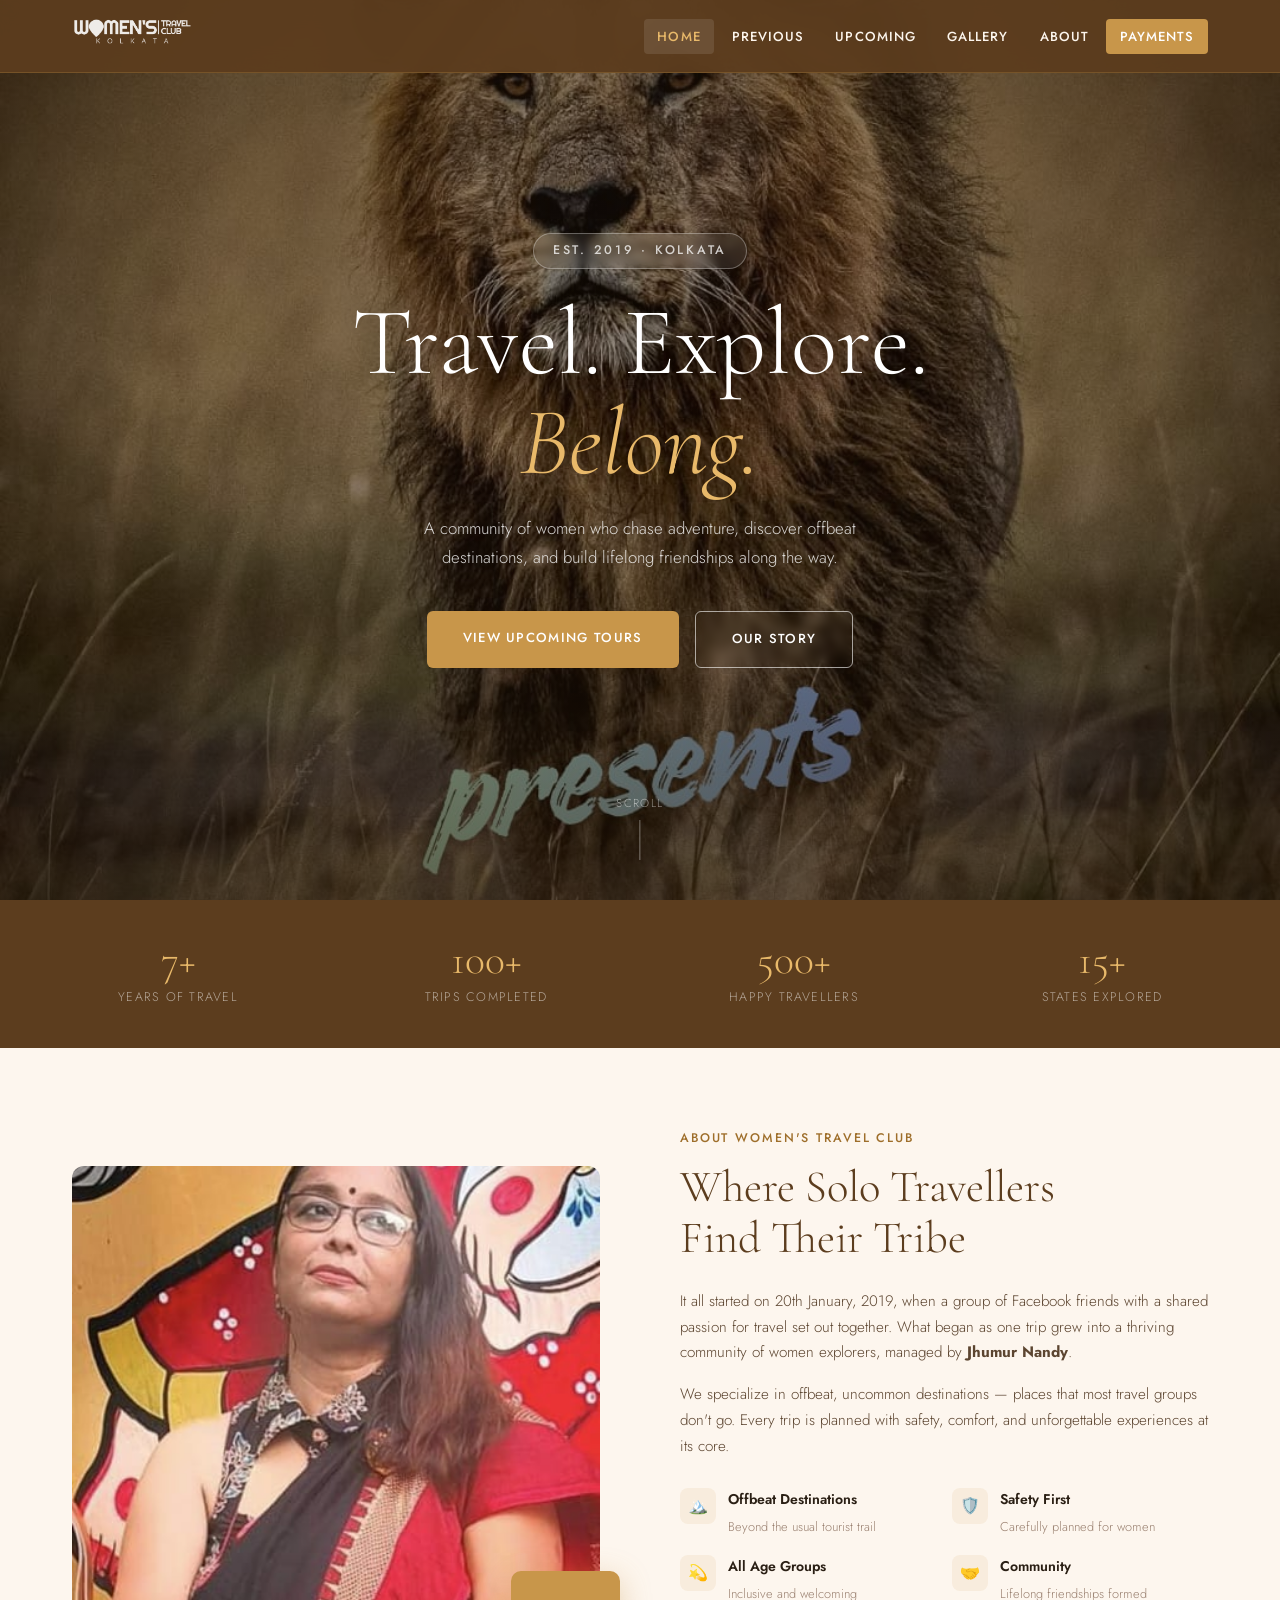
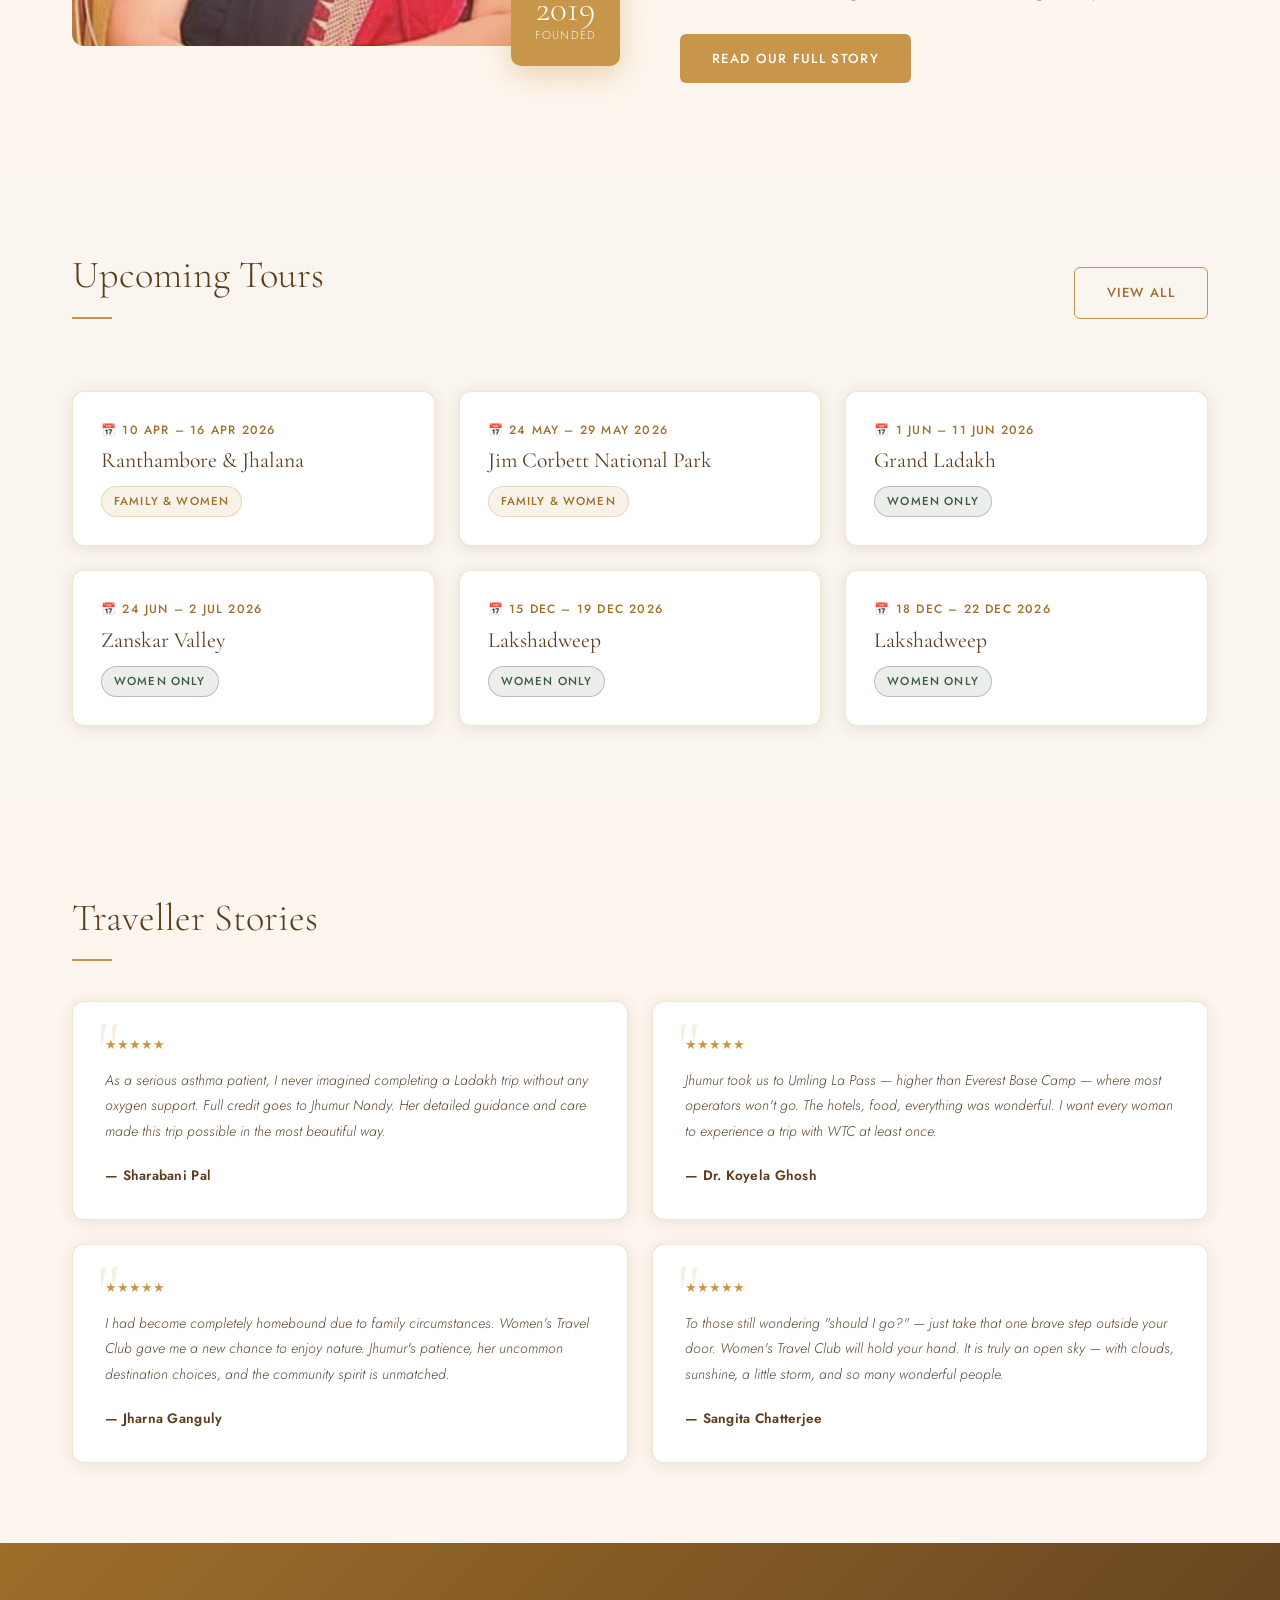
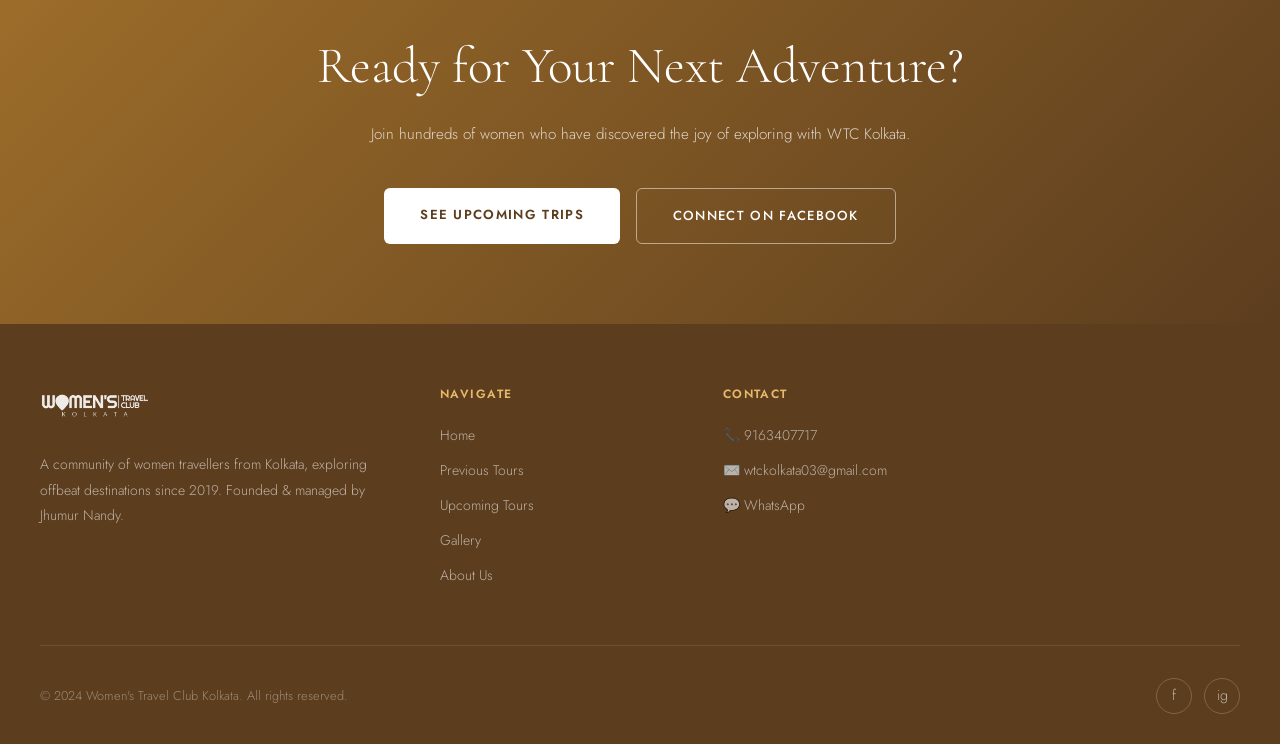
==== index.html @ da382955 "Add files via upload" ====
<!DOCTYPE html>
<html lang="en">

<head>
  <meta charset="UTF-8" />
  <meta name="viewport" content="width=device-width, initial-scale=1.0" />
  <title>Women's Travel Club Kolkata</title>
  <link rel="stylesheet" href="style.css" />
  <style>
    /* HERO */
    .hero {
      position: relative;
      height: 100vh;
      min-height: 600px;
      display: flex;
      align-items: center;
      justify-content: center;
      overflow: hidden;
      text-align: center;
    }

    .hero-bg {
      position: absolute;
      inset: 0;
      background: url('trip.jpg') center/cover no-repeat;
    }

    .hero-bg::after {
      content: '';
      position: absolute;
      inset: 0;
      background: linear-gradient(to bottom,
          rgba(30, 18, 6, 0.55) 0%,
          rgba(30, 18, 6, 0.35) 50%,
          rgba(30, 18, 6, 0.65) 100%);
    }

    .hero-content {
      position: relative;
      z-index: 2;
      max-width: 780px;
      padding: 2rem;
    }

    .hero-eyebrow {
      display: inline-block;
      font-size: 0.78rem;
      font-weight: 500;
      letter-spacing: 0.22em;
      text-transform: uppercase;
      color: rgba(255, 255, 255, 0.75);
      border: 1px solid rgba(255, 255, 255, 0.3);
      padding: 0.4rem 1.2rem;
      border-radius: 20px;
      margin-bottom: 1.5rem;
      backdrop-filter: blur(4px);
      background: rgba(255, 255, 255, 0.08);
    }

    .hero h1 {
      font-family: 'Cormorant Garamond', serif;
      font-size: clamp(3rem, 8vw, 6rem);
      font-weight: 300;
      color: white;
      line-height: 1.05;
      margin-bottom: 1.25rem;
      text-shadow: 0 2px 20px rgba(0, 0, 0, 0.3);
    }

    .hero h1 em {
      font-style: italic;
      color: #e8b96a;
    }

    .hero p {
      font-size: 1.05rem;
      color: rgba(255, 255, 255, 0.82);
      max-width: 520px;
      margin: 0 auto 2.5rem;
      font-weight: 300;
    }

    .hero-actions {
      display: flex;
      gap: 1rem;
      justify-content: center;
      flex-wrap: wrap;
    }

    .btn-hero-primary {
      background: var(--gold);
      color: white;
      padding: 1rem 2.25rem;
      border-radius: 6px;
      text-decoration: none;
      font-size: 0.82rem;
      font-weight: 500;
      letter-spacing: 0.1em;
      text-transform: uppercase;
      transition: 0.3s;
    }

    .btn-hero-primary:hover {
      background: var(--gold-dark);
      transform: translateY(-2px);
    }

    .btn-hero-outline {
      border: 1.5px solid rgba(255, 255, 255, 0.6);
      color: white;
      padding: 1rem 2.25rem;
      border-radius: 6px;
      text-decoration: none;
      font-size: 0.82rem;
      font-weight: 500;
      letter-spacing: 0.1em;
      text-transform: uppercase;
      transition: 0.3s;
      backdrop-filter: blur(4px);
    }

    .btn-hero-outline:hover {
      border-color: white;
      background: rgba(255, 255, 255, 0.1);
    }

    .hero-scroll {
      position: absolute;
      bottom: 2.5rem;
      left: 50%;
      transform: translateX(-50%);
      z-index: 2;
      display: flex;
      flex-direction: column;
      align-items: center;
      gap: 6px;
      color: rgba(255, 255, 255, 0.5);
      font-size: 0.72rem;
      letter-spacing: 0.12em;
      text-transform: uppercase;
      animation: bounce 2s infinite;
    }

    .hero-scroll::after {
      content: '';
      display: block;
      width: 1px;
      height: 40px;
      background: rgba(255, 255, 255, 0.4);
    }

    @keyframes bounce {

      0%,
      100% {
        transform: translateX(-50%) translateY(0)
      }

      50% {
        transform: translateX(-50%) translateY(6px)
      }
    }

    /* STATS BAR */
    .stats-bar {
      background: var(--brown);
      padding: 2.5rem 2rem;
    }

    .stats-inner {
      max-width: 1200px;
      margin: 0 auto;
      display: grid;
      grid-template-columns: repeat(4, 1fr);
      gap: 2rem;
      text-align: center;
    }

    .stat-num {
      font-family: 'Cormorant Garamond', serif;
      font-size: 2.6rem;
      font-weight: 300;
      color: var(--gold-light);
      line-height: 1;
    }

    .stat-label {
      font-size: 0.78rem;
      letter-spacing: 0.1em;
      text-transform: uppercase;
      color: rgba(255, 255, 255, 0.55);
      margin-top: 0.35rem;
    }

    /* INTRO */
    .intro-grid {
      display: grid;
      grid-template-columns: 1fr 1fr;
      gap: 5rem;
      align-items: center;
    }

    .intro-img {
      position: relative;
    }

    .intro-img img {
      width: 100%;
      height: 480px;
      object-fit: cover;
      border-radius: 12px;
      display: block;
    }

    .intro-img-badge {
      position: absolute;
      bottom: -20px;
      right: -20px;
      background: var(--gold);
      color: white;
      padding: 1.25rem 1.5rem;
      border-radius: 10px;
      text-align: center;
      box-shadow: 0 8px 30px rgba(200, 150, 74, 0.4);
    }

    .intro-img-badge .big {
      font-family: 'Cormorant Garamond', serif;
      font-size: 2.2rem;
      font-weight: 300;
      line-height: 1;
    }

    .intro-img-badge .small {
      font-size: 0.72rem;
      letter-spacing: 0.1em;
      text-transform: uppercase;
      opacity: 0.85;
    }

    .intro-text .eyebrow {
      font-size: 0.78rem;
      font-weight: 500;
      letter-spacing: 0.15em;
      text-transform: uppercase;
      color: var(--gold-dark);
      margin-bottom: 0.75rem;
    }

    .intro-text h2 {
      font-family: 'Cormorant Garamond', serif;
      font-size: clamp(2rem, 3.5vw, 3rem);
      font-weight: 300;
      color: var(--brown);
      line-height: 1.15;
      margin-bottom: 1.5rem;
    }

    .intro-text p {
      color: var(--text-mid);
      margin-bottom: 1rem;
      font-size: 0.95rem;
    }

    .intro-features {
      display: grid;
      grid-template-columns: 1fr 1fr;
      gap: 1rem;
      margin: 1.75rem 0;
    }

    .feature-item {
      display: flex;
      align-items: flex-start;
      gap: 0.75rem;
    }

    .feature-icon {
      width: 36px;
      height: 36px;
      min-width: 36px;
      border-radius: 8px;
      background: rgba(200, 150, 74, 0.1);
      display: flex;
      align-items: center;
      justify-content: center;
      font-size: 1rem;
    }

    .feature-text strong {
      display: block;
      font-size: 0.88rem;
      font-weight: 600;
      color: var(--text-dark);
    }

    .feature-text span {
      font-size: 0.8rem;
      color: var(--text-light);
    }

    /* UPCOMING TOURS PREVIEW */
    .upcoming-bg {
      background: var(--warm-white);
      padding: 80px 0;
    }

    .tours-grid {
      display: grid;
      grid-template-columns: repeat(3, 1fr);
      gap: 1.5rem;
      margin-top: 2.5rem;
    }

    .tour-card {
      background: white;
      border: 1px solid var(--border);
      border-radius: 12px;
      padding: 1.75rem;
      transition: 0.3s;
      box-shadow: 0 2px 16px var(--shadow);
    }

    .tour-card:hover {
      transform: translateY(-4px);
      box-shadow: 0 12px 40px var(--shadow);
    }

    .tour-date {
      font-size: 0.75rem;
      font-weight: 500;
      letter-spacing: 0.1em;
      text-transform: uppercase;
      color: var(--gold-dark);
      margin-bottom: 0.5rem;
      display: flex;
      align-items: center;
      gap: 0.4rem;
    }

    .tour-name {
      font-family: 'Cormorant Garamond', serif;
      font-size: 1.35rem;
      font-weight: 400;
      color: var(--brown);
      margin-bottom: 0.75rem;
      line-height: 1.2;
    }

    .tour-type {
      font-size: 0.75rem;
      color: var(--text-light);
    }

    /* REVIEWS */
    .reviews-grid {
      display: grid;
      grid-template-columns: repeat(2, 1fr);
      gap: 1.5rem;
      margin-top: 2.5rem;
    }

    .review-card {
      background: white;
      border: 1px solid var(--border);
      border-radius: 12px;
      padding: 2rem;
      position: relative;
      box-shadow: 0 2px 16px var(--shadow);
    }

    .review-card::before {
      content: '"';
      font-family: 'Cormorant Garamond', serif;
      font-size: 5rem;
      color: rgba(200, 150, 74, 0.15);
      position: absolute;
      top: 0.5rem;
      left: 1.5rem;
      line-height: 1;
    }

    .review-text {
      font-size: 0.88rem;
      color: var(--text-mid);
      line-height: 1.8;
      margin-bottom: 1.25rem;
      font-style: italic;
    }

    .review-author {
      font-weight: 600;
      font-size: 0.85rem;
      color: var(--brown);
      letter-spacing: 0.02em;
    }

    .review-stars {
      color: var(--gold);
      font-size: 0.8rem;
      margin-bottom: 0.75rem;
    }

    /* CTA STRIP */
    .cta-strip {
      background: linear-gradient(135deg, var(--gold-dark), var(--brown));
      padding: 80px 2rem;
      text-align: center;
    }

    .cta-strip h2 {
      font-family: 'Cormorant Garamond', serif;
      font-size: clamp(2rem, 4vw, 3.2rem);
      font-weight: 300;
      color: white;
      margin-bottom: 0.75rem;
    }

    .cta-strip p {
      color: rgba(255, 255, 255, 0.75);
      margin-bottom: 2.5rem;
      font-size: 0.95rem;
    }

    .cta-actions {
      display: flex;
      gap: 1rem;
      justify-content: center;
      flex-wrap: wrap;
    }

    .btn-cta-white {
      background: white;
      color: var(--brown);
      padding: 1rem 2.25rem;
      border-radius: 6px;
      text-decoration: none;
      font-size: 0.82rem;
      font-weight: 600;
      letter-spacing: 0.1em;
      text-transform: uppercase;
      transition: 0.3s;
    }

    .btn-cta-white:hover {
      background: var(--cream);
      transform: translateY(-2px);
    }

    .btn-cta-outline {
      border: 1.5px solid rgba(255, 255, 255, 0.5);
      color: white;
      padding: 1rem 2.25rem;
      border-radius: 6px;
      text-decoration: none;
      font-size: 0.82rem;
      font-weight: 500;
      letter-spacing: 0.1em;
      text-transform: uppercase;
      transition: 0.3s;
    }

    .btn-cta-outline:hover {
      border-color: white;
      background: rgba(255, 255, 255, 0.1);
    }

    /* FADE IN */
    .fade-in {
      opacity: 0;
      transform: translateY(24px);
      transition: opacity 0.7s ease, transform 0.7s ease;
    }

    .fade-in.visible {
      opacity: 1;
      transform: none;
    }

    @media (max-width: 900px) {
      .intro-grid {
        grid-template-columns: 1fr;
        gap: 3rem;
      }

      .intro-img-badge {
        right: 0;
      }

      .tours-grid {
        grid-template-columns: 1fr 1fr;
      }

      .reviews-grid {
        grid-template-columns: 1fr;
      }

      .stats-inner {
        grid-template-columns: repeat(2, 1fr);
      }
    }

    @media (max-width: 600px) {
      .tours-grid {
        grid-template-columns: 1fr;
      }

      .stats-inner {
        grid-template-columns: repeat(2, 1fr);
      }

      .intro-features {
        grid-template-columns: 1fr;
      }
    }
  </style>
</head>

<body>

  <!-- NAV -->
  <nav>
    <div class="nav-inner">
      <a class="nav-logo" href="index.html">
        <img src="logo.png" alt="Women's Travel Club Kolkata" />
      </a>
      <ul class="nav-links">
        <li><a href="index.html">Home</a></li>
        <li><a href="previous_tours.html">Previous</a></li>
        <li><a href="upcoming_tours.html">Upcoming</a></li>
        <li><a href="gallery.html">Gallery</a></li>
        <li><a href="about.html">About</a></li>

        <li><a href="payments.html" class="nav-cta">PAYMENTS</a></li>
      </ul>
      <div class="hamburger" aria-label="Menu">
        <span></span><span></span><span></span>
      </div>
    </div>
  </nav>

  <!-- HERO -->
  <section class="hero">
    <div class="hero-bg"></div>
    <div class="hero-content">
      <span class="hero-eyebrow">Est. 2019 · Kolkata</span>
      <h1>Travel. Explore.<br><em>Belong.</em></h1>
      <p>A community of women who chase adventure, discover offbeat destinations, and build lifelong friendships along
        the way.</p>
      <div class="hero-actions">
        <a href="upcoming_tours.html" class="btn-hero-primary">View Upcoming Tours</a>
        <a href="about.html" class="btn-hero-outline">Our Story</a>
      </div>
    </div>
    <div class="hero-scroll">Scroll</div>
  </section>

  <!-- STATS BAR -->
  <div class="stats-bar">
    <div class="stats-inner">
      <div>
        <div class="stat-num">7+</div>
        <div class="stat-label">Years of Travel</div>
      </div>
      <div>
        <div class="stat-num">100+</div>
        <div class="stat-label">Trips Completed</div>
      </div>
      <div>
        <div class="stat-num">500+</div>
        <div class="stat-label">Happy Travellers</div>
      </div>
      <div>
        <div class="stat-num">15+</div>
        <div class="stat-label">States Explored</div>
      </div>
    </div>
  </div>

  <!-- INTRO -->
  <div class="section fade-in">
    <div class="intro-grid">
      <div class="intro-img">
        <img src="dp.jpg" alt="Women's Travel Club" />
        <div class="intro-img-badge">
          <div class="big">2019</div>
          <div class="small">Founded</div>
        </div>
      </div>
      <div class="intro-text">
        <p class="eyebrow">About Women's Travel Club</p>
        <h2>Where Solo Travellers<br>Find Their Tribe</h2>
        <p>It all started on 20th January, 2019, when a group of Facebook friends with a shared passion for travel set
          out together. What began as one trip grew into a thriving community of women explorers, managed by
          <strong>Jhumur Nandy</strong>.
        </p>
        <p>We specialize in offbeat, uncommon destinations — places that most travel groups don't go. Every trip is
          planned with safety, comfort, and unforgettable experiences at its core.</p>
        <div class="intro-features">
          <div class="feature-item">
            <div class="feature-icon">🏔️</div>
            <div class="feature-text">
              <strong>Offbeat Destinations</strong>
              <span>Beyond the usual tourist trail</span>
            </div>
          </div>
          <div class="feature-item">
            <div class="feature-icon">🛡️</div>
            <div class="feature-text">
              <strong>Safety First</strong>
              <span>Carefully planned for women</span>
            </div>
          </div>
          <div class="feature-item">
            <div class="feature-icon">💫</div>
            <div class="feature-text">
              <strong>All Age Groups</strong>
              <span>Inclusive and welcoming</span>
            </div>
          </div>
          <div class="feature-item">
            <div class="feature-icon">🤝</div>
            <div class="feature-text">
              <strong>Community</strong>
              <span>Lifelong friendships formed</span>
            </div>
          </div>
        </div>
        <a href="about.html" class="btn btn-primary">Read Our Full Story</a>
      </div>
    </div>
  </div>

  <!-- UPCOMING TOURS PREVIEW -->
  <div class="upcoming-bg">
    <div class="section" style="padding-top:0;padding-bottom:0;">
      <div style="display:flex;justify-content:space-between;align-items:flex-end;flex-wrap:wrap;gap:1rem;">
        <div>
          <h2 class="section-title">Upcoming Tours</h2>
          <span class="rule"></span>
        </div>
        <a href="upcoming_tours.html" class="btn btn-outline" style="margin-bottom:2rem;">View All</a>
      </div>
      <div class="tours-grid">
        <div class="tour-card fade-in">
          <div class="tour-date">📅 10 Apr – 16 Apr 2026</div>
          <div class="tour-name">Ranthambore &amp; Jhalana</div>
          <span class="badge">Family &amp; Women</span>
        </div>
        <div class="tour-card fade-in">
          <div class="tour-date">📅 24 May – 29 May 2026</div>
          <div class="tour-name">Jim Corbett National Park</div>
          <span class="badge">Family &amp; Women</span>
        </div>
        <div class="tour-card fade-in">
          <div class="tour-date">📅 1 Jun – 11 Jun 2026</div>
          <div class="tour-name">Grand Ladakh</div>
          <span class="badge green">Women Only</span>
        </div>
        <div class="tour-card fade-in">
          <div class="tour-date">📅 24 Jun – 2 Jul 2026</div>
          <div class="tour-name">Zanskar Valley</div>
          <span class="badge green">Women Only</span>
        </div>
        <div class="tour-card fade-in">
          <div class="tour-date">📅 15 Dec – 19 Dec 2026</div>
          <div class="tour-name">Lakshadweep</div>
          <span class="badge green">Women Only</span>
        </div>
        <div class="tour-card fade-in">
          <div class="tour-date">📅 18 Dec – 22 Dec 2026</div>
          <div class="tour-name">Lakshadweep</div>
          <span class="badge green">Women Only</span>
        </div>
      </div>
    </div>
  </div>

  <!-- REVIEWS -->
  <div class="section fade-in">
    <h2 class="section-title">Traveller Stories</h2>
    <span class="rule"></span>
    <div class="reviews-grid">
      <div class="review-card">
        <div class="review-stars">★★★★★</div>
        <p class="review-text">As a serious asthma patient, I never imagined completing a Ladakh trip without any oxygen
          support. Full credit goes to Jhumur Nandy. Her detailed guidance and care made this trip possible in the most
          beautiful way.</p>
        <div class="review-author">— Sharabani Pal</div>
      </div>
      <div class="review-card">
        <div class="review-stars">★★★★★</div>
        <p class="review-text">Jhumur took us to Umling La Pass — higher than Everest Base Camp — where most operators
          won't go. The hotels, food, everything was wonderful. I want every woman to experience a trip with WTC at
          least once.</p>
        <div class="review-author">— Dr. Koyela Ghosh</div>
      </div>
      <div class="review-card">
        <div class="review-stars">★★★★★</div>
        <p class="review-text">I had become completely homebound due to family circumstances. Women's Travel Club gave
          me a new chance to enjoy nature. Jhumur's patience, her uncommon destination choices, and the community spirit
          is unmatched.</p>
        <div class="review-author">— Jharna Ganguly</div>
      </div>
      <div class="review-card">
        <div class="review-stars">★★★★★</div>
        <p class="review-text">To those still wondering "should I go?" — just take that one brave step outside your
          door. Women's Travel Club will hold your hand. It is truly an open sky — with clouds, sunshine, a little
          storm, and so many wonderful people.</p>
        <div class="review-author">— Sangita Chatterjee</div>
      </div>
    </div>
  </div>

  <!-- CTA STRIP -->
  <div class="cta-strip">
    <h2>Ready for Your Next Adventure?</h2>
    <p>Join hundreds of women who have discovered the joy of exploring with WTC Kolkata.</p>
    <div class="cta-actions">
      <a href="upcoming_tours.html" class="btn-cta-white">See Upcoming Trips</a>
      <a href="https://www.facebook.com/share/g/1AzvtFg9pc" target="_blank" class="btn-cta-outline">Connect on
        Facebook</a>
    </div>
  </div>

  <!-- FOOTER -->
  <footer>
    <div class="footer-inner">
      <div class="footer-grid">
        <div class="footer-logo">
          <img src="logo.png" alt="WTC Kolkata" />
          <p>A community of women travellers from Kolkata, exploring offbeat destinations since 2019. Founded &amp;
            managed by Jhumur Nandy.</p>
        </div>
        <div class="footer-col">
          <h4>Navigate</h4>
          <ul>
            <li><a href="index.html">Home</a></li>
            <li><a href="previous_tours.html">Previous Tours</a></li>
            <li><a href="upcoming_tours.html">Upcoming Tours</a></li>
            <li><a href="gallery.html">Gallery</a></li>

            <li><a href="about.html">About Us</a></li>
          </ul>
        </div>

        <div class="footer-col">
          <h4>Contact</h4>
          <ul>
            <li><a href="tel:9163407717">📞 9163407717</a></li>
            <li><a href="mailto:wtckolkata03@gmail.com">✉️ wtckolkata03@gmail.com</a></li>
            <li><a href="https://wa.me/919163407717" target="_blank">💬 WhatsApp</a></li>
          </ul>
        </div>
      </div>
      <div class="footer-bottom">
        <span>© 2024 Women's Travel Club Kolkata. All rights reserved.</span>
        <div class="footer-social">
          <a class="social-link" href="https://www.facebook.com/share/g/15WhLAve8J" target="_blank"
            title="Facebook">f</a>
          <a class="social-link" href="https://www.instagram.com" target="_blank" title="Instagram">ig</a>
        </div>
      </div>
    </div>
  </footer>

  <script src="main.js"></script>
</body>

</html>
---- style.css ----
@import url('https://fonts.googleapis.com/css2?family=Cormorant+Garamond:ital,wght@0,300;0,400;0,600;1,300;1,400&family=Jost:wght@300;400;500;600&display=swap');

:root {
  --cream: #fdf6ee;
  --warm-white: #faf5ef;
  --gold: #c8964a;
  --gold-light: #e8b96a;
  --gold-dark: #9e6e2a;
  --brown: #5c3d1e;
  --brown-light: #8b6340;
  --forest: #3a5a40;
  --forest-light: #5a7a60;
  --text-dark: #2a1f14;
  --text-mid: #5c4530;
  --text-light: #9a8070;
  --border: rgba(200, 150, 74, 0.25);
  --shadow: rgba(92, 61, 30, 0.12);
}

*, *::before, *::after { box-sizing: border-box; margin: 0; padding: 0; }

html { scroll-behavior: smooth; }

body {
  font-family: 'Jost', sans-serif;
  background: var(--cream);
  color: var(--text-dark);
  font-weight: 300;
  line-height: 1.7;
  overflow-x: hidden;
}

/* ── NAVBAR ── */
nav {
  position: fixed;
  top: 0; left: 0; right: 0;
  z-index: 1000;
  background: rgba(92, 61, 30, 0.95); /* translucent version of var(--brown) */
  backdrop-filter: blur(12px);
  border-bottom: 1px solid var(--border);
  transition: box-shadow 0.3s;
}
 nav.scrolled { box-shadow: 0 4px 30px var(--shadow); }

.nav-inner {
  max-width: 1200px;
  margin: 0 auto;
  padding: 0 2rem;
  display: flex;
  align-items: center;
  justify-content: space-between;
  height: 72px;
}

.nav-logo img {
  height: 48px;
  width: auto;
  object-fit: contain;
  filter: brightness(0) invert(1) opacity(0.9);
}

.nav-links {
  display: flex;
  gap: 0.25rem;
  list-style: none;
}

.nav-links a {
  font-family: 'Jost', sans-serif;
  font-weight: 500;
  font-size: 0.82rem;
  letter-spacing: 0.08em;
  text-transform: uppercase;
  color: var(--cream);
  text-decoration: none;
  padding: 0.5rem 0.85rem;
  border-radius: 4px;
  transition: color 0.2s, background 0.2s;
}
.nav-links a:hover, .nav-links a.active {
  color: var(--gold-light);
  background: rgba(255, 255, 255, 0.1);
}

.nav-cta {
  background: var(--gold) !important;
  color: white !important;
  border-radius: 4px;
}
.nav-cta:hover { background: var(--gold-dark) !important; }

/* Hamburger */
.hamburger {
  display: none;
  flex-direction: column;
  gap: 5px;
  cursor: pointer;
  padding: 4px;
}
.hamburger span {
  display: block;
  width: 24px; height: 2px;
  background: var(--cream);
  transition: 0.3s;
}

/* ── PAGE HEADER ── */
.page-header {
  padding: 140px 2rem 80px;
  text-align: center;
  background: linear-gradient(160deg, var(--warm-white) 0%, var(--cream) 100%);
  position: relative;
  overflow: hidden;
}
.page-header::before {
  content: '';
  position: absolute;
  top: -60px; right: -60px;
  width: 300px; height: 300px;
  background: radial-gradient(circle, rgba(200,150,74,0.12), transparent 70%);
  border-radius: 50%;
}

.page-header h1 {
  font-family: 'Cormorant Garamond', serif;
  font-size: clamp(2.4rem, 5vw, 4rem);
  font-weight: 300;
  color: var(--brown);
  line-height: 1.1;
}
.page-header .subtitle {
  font-size: 1rem;
  color: var(--text-light);
  margin-top: 0.75rem;
  letter-spacing: 0.05em;
}
.header-rule {
  display: block;
  width: 60px;
  height: 2px;
  background: var(--gold);
  margin: 1.25rem auto 0;
}

/* ── SECTIONS ── */
.section {
  max-width: 1200px;
  margin: 0 auto;
  padding: 80px 2rem;
}
.section-sm { padding: 60px 2rem; }

.section-title {
  font-family: 'Cormorant Garamond', serif;
  font-size: clamp(1.8rem, 3vw, 2.6rem);
  font-weight: 300;
  color: var(--brown);
  margin-bottom: 0.5rem;
}
.section-title + .rule {
  display: block;
  width: 40px; height: 2px;
  background: var(--gold);
  margin-bottom: 2rem;
}

/* ── CARDS ── */
.card {
  background: white;
  border: 1px solid var(--border);
  border-radius: 12px;
  padding: 2rem;
  transition: transform 0.3s, box-shadow 0.3s;
  box-shadow: 0 2px 16px var(--shadow);
}
.card:hover {
  transform: translateY(-4px);
  box-shadow: 0 12px 40px var(--shadow);
}

/* ── BADGE ── */
.badge {
  display: inline-block;
  font-size: 0.72rem;
  font-weight: 500;
  letter-spacing: 0.1em;
  text-transform: uppercase;
  padding: 0.3rem 0.75rem;
  border-radius: 20px;
  background: rgba(200, 150, 74, 0.12);
  color: var(--gold-dark);
  border: 1px solid rgba(200, 150, 74, 0.3);
}
.badge.green {
  background: rgba(58, 90, 64, 0.1);
  color: var(--forest);
  border-color: rgba(58, 90, 64, 0.3);
}

/* ── BUTTONS ── */
.btn {
  display: inline-block;
  font-family: 'Jost', sans-serif;
  font-size: 0.82rem;
  font-weight: 500;
  letter-spacing: 0.1em;
  text-transform: uppercase;
  text-decoration: none;
  padding: 0.85rem 2rem;
  border-radius: 6px;
  transition: 0.3s;
  cursor: pointer;
  border: none;
}
.btn-primary {
  background: var(--gold);
  color: white;
}
.btn-primary:hover { background: var(--gold-dark); transform: translateY(-2px); }
.btn-outline {
  border: 1.5px solid var(--gold);
  color: var(--gold-dark);
  background: transparent;
}
.btn-outline:hover { background: var(--gold); color: white; }

/* ── FOOTER ── */
footer {
  background: var(--brown);
  color: rgba(255,255,255,0.75);
  padding: 60px 2rem 30px;
}
.footer-inner {
  max-width: 1200px;
  margin: 0 auto;
}
.footer-grid {
  display: grid;
  grid-template-columns: 1.5fr 1fr 1fr 1fr;
  gap: 3rem;
  padding-bottom: 3rem;
  border-bottom: 1px solid rgba(255,255,255,0.1);
  margin-bottom: 2rem;
}
.footer-logo img { height: 44px; filter: brightness(0) invert(1) opacity(0.9); margin-bottom: 1rem; }
.footer-logo p { font-size: 0.875rem; line-height: 1.8; color: rgba(255,255,255,0.6); }
.footer-col h4 {
  font-family: 'Jost', sans-serif;
  font-size: 0.75rem;
  font-weight: 600;
  letter-spacing: 0.12em;
  text-transform: uppercase;
  color: var(--gold-light);
  margin-bottom: 1rem;
}
.footer-col ul { list-style: none; }
.footer-col ul li { margin-bottom: 0.5rem; }
.footer-col ul li a {
  color: rgba(255,255,255,0.6);
  text-decoration: none;
  font-size: 0.875rem;
  transition: color 0.2s;
}
.footer-col ul li a:hover { color: var(--gold-light); }
.footer-bottom {
  display: flex;
  justify-content: space-between;
  align-items: center;
  font-size: 0.8rem;
  color: rgba(255,255,255,0.4);
  flex-wrap: wrap;
  gap: 0.5rem;
}
.footer-social { display: flex; gap: 0.75rem; }
.social-link {
  width: 36px; height: 36px;
  border-radius: 50%;
  border: 1px solid rgba(255,255,255,0.2);
  display: flex; align-items: center; justify-content: center;
  color: rgba(255,255,255,0.6);
  text-decoration: none;
  font-size: 0.9rem;
  transition: 0.2s;
}
.social-link:hover { border-color: var(--gold-light); color: var(--gold-light); }

/* ── DIVIDER ── */
.ornament { text-align: center; color: var(--gold); margin: 1.5rem 0; font-size: 1.2rem; letter-spacing: 0.5rem; }

/* ── MOBILE ── */
@media (max-width: 900px) {
  .nav-links { display: none; flex-direction: column; position: absolute; top: 72px; left: 0; right: 0; background: var(--brown); padding: 1rem 2rem 2rem; border-bottom: 1px solid var(--border); }
  .nav-links.open { display: flex; }
  .hamburger { display: flex; }
  .footer-grid { grid-template-columns: 1fr 1fr; gap: 2rem; }
}
@media (max-width: 600px) {
  .footer-grid { grid-template-columns: 1fr; }
  .footer-bottom { flex-direction: column; text-align: center; }
}
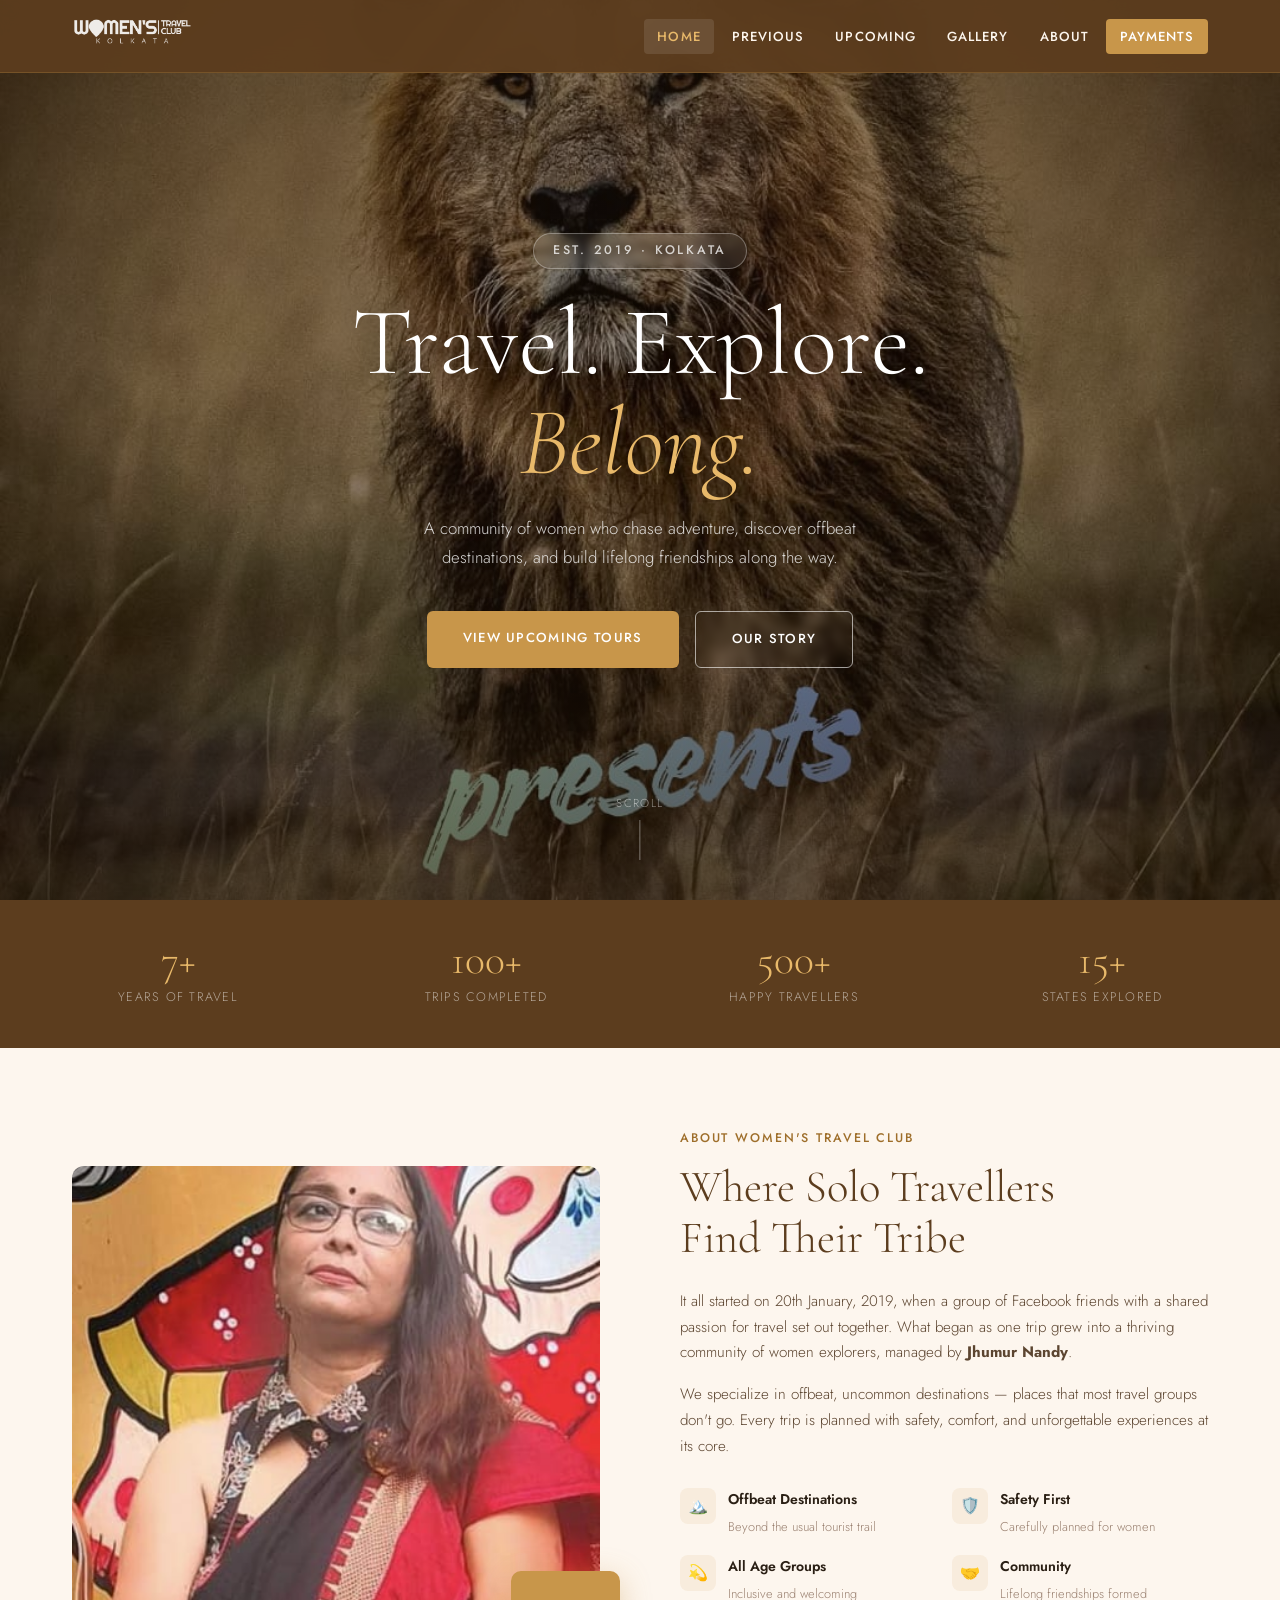
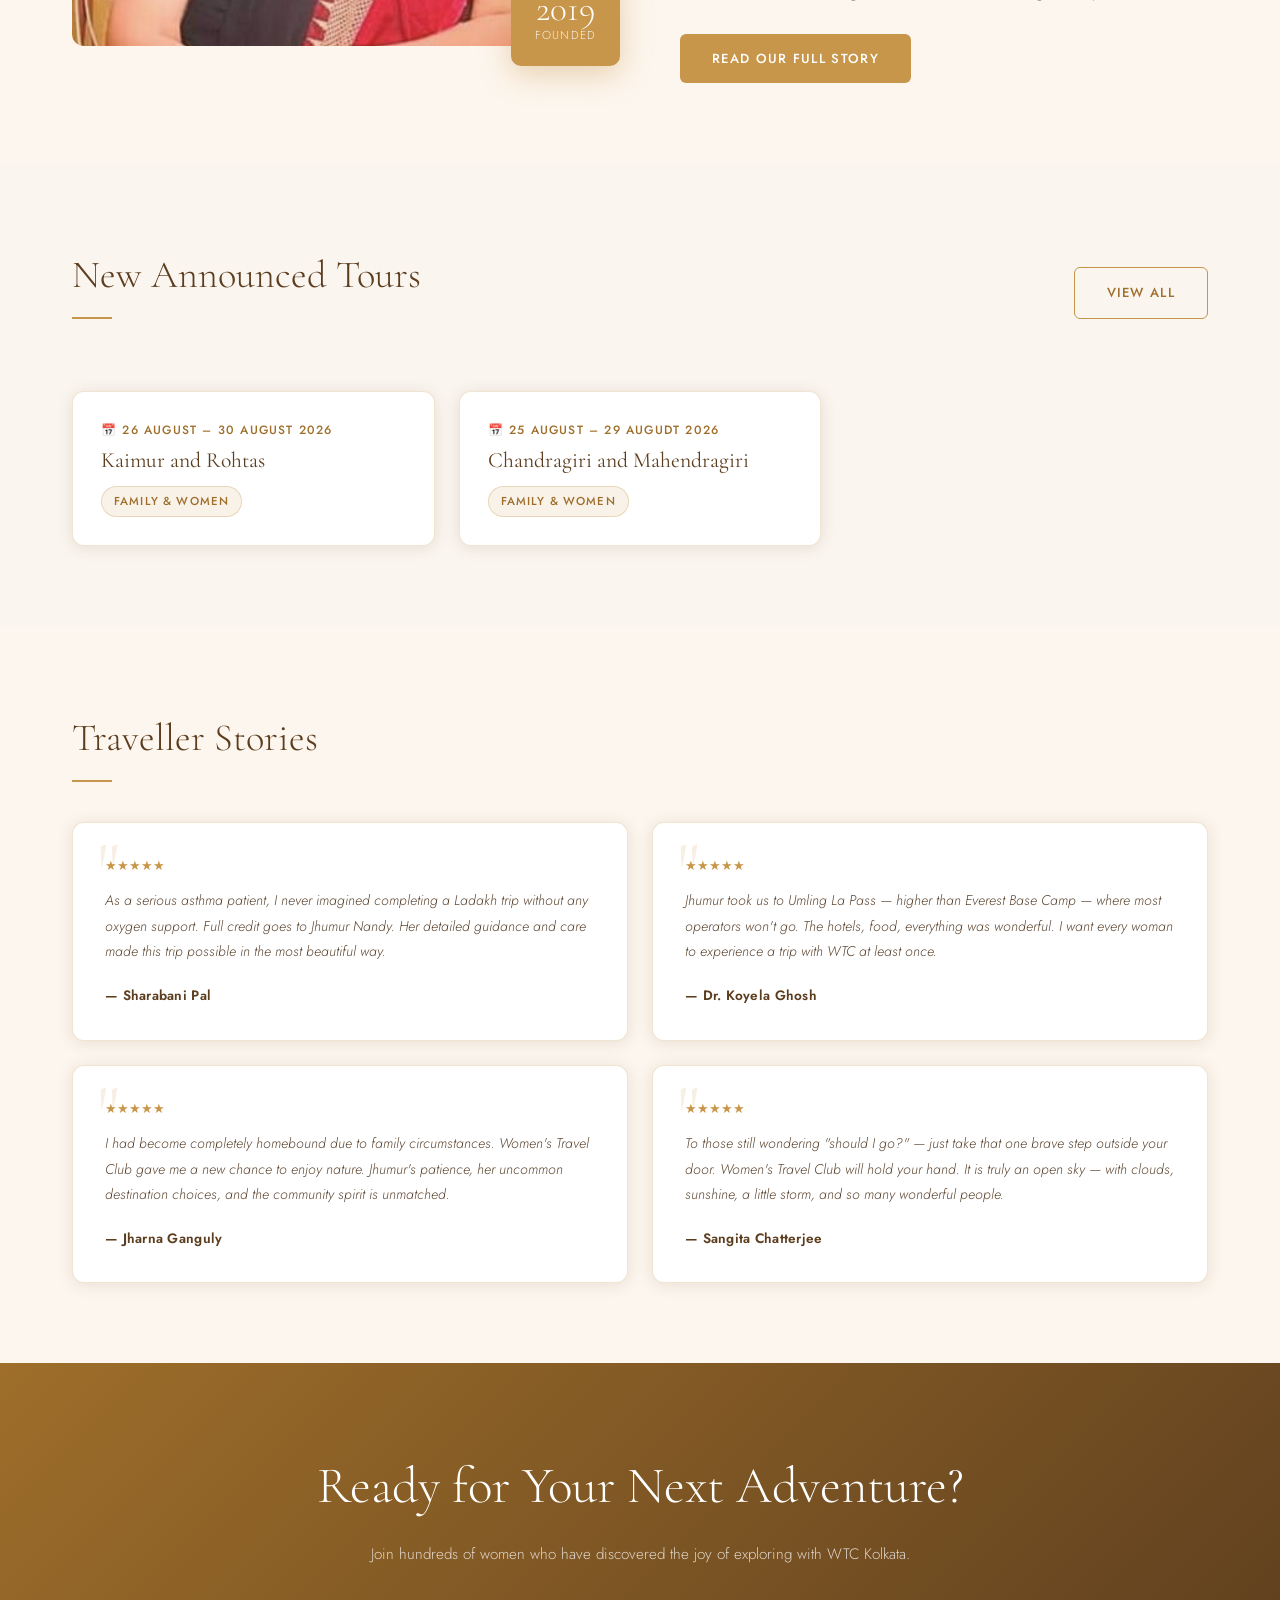
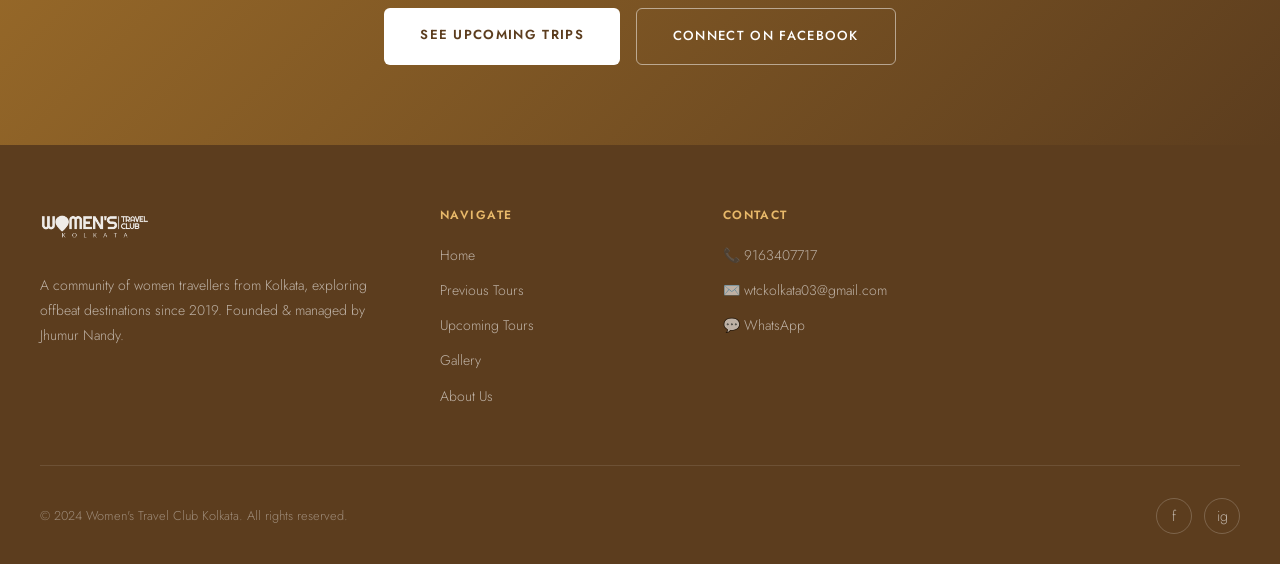
==== commit ab5de785: "Update index.html" ====
--- a/index.html
+++ b/index.html
@@ -530,7 +530,6 @@
         <li><a href="upcoming_tours.html">Upcoming</a></li>
         <li><a href="gallery.html">Gallery</a></li>
         <li><a href="about.html">About</a></li>
-
         <li><a href="payments.html" class="nav-cta">PAYMENTS</a></li>
       </ul>
       <div class="hamburger" aria-label="Menu">
@@ -636,41 +635,21 @@
     <div class="section" style="padding-top:0;padding-bottom:0;">
       <div style="display:flex;justify-content:space-between;align-items:flex-end;flex-wrap:wrap;gap:1rem;">
         <div>
-          <h2 class="section-title">Upcoming Tours</h2>
+          <h2 class="section-title">New Announced Tours</h2>
           <span class="rule"></span>
         </div>
         <a href="upcoming_tours.html" class="btn btn-outline" style="margin-bottom:2rem;">View All</a>
       </div>
       <div class="tours-grid">
         <div class="tour-card fade-in">
-          <div class="tour-date">📅 10 Apr – 16 Apr 2026</div>
-          <div class="tour-name">Ranthambore &amp; Jhalana</div>
+          <div class="tour-date">📅 26 August – 30 August 2026</div>
+          <div class="tour-name">Kaimur and Rohtas</div>
           <span class="badge">Family &amp; Women</span>
         </div>
         <div class="tour-card fade-in">
-          <div class="tour-date">📅 24 May – 29 May 2026</div>
-          <div class="tour-name">Jim Corbett National Park</div>
+          <div class="tour-date">📅 25 August – 29 Augudt 2026</div>
+          <div class="tour-name">Chandragiri and Mahendragiri</div>
           <span class="badge">Family &amp; Women</span>
-        </div>
-        <div class="tour-card fade-in">
-          <div class="tour-date">📅 1 Jun – 11 Jun 2026</div>
-          <div class="tour-name">Grand Ladakh</div>
-          <span class="badge green">Women Only</span>
-        </div>
-        <div class="tour-card fade-in">
-          <div class="tour-date">📅 24 Jun – 2 Jul 2026</div>
-          <div class="tour-name">Zanskar Valley</div>
-          <span class="badge green">Women Only</span>
-        </div>
-        <div class="tour-card fade-in">
-          <div class="tour-date">📅 15 Dec – 19 Dec 2026</div>
-          <div class="tour-name">Lakshadweep</div>
-          <span class="badge green">Women Only</span>
-        </div>
-        <div class="tour-card fade-in">
-          <div class="tour-date">📅 18 Dec – 22 Dec 2026</div>
-          <div class="tour-name">Lakshadweep</div>
-          <span class="badge green">Women Only</span>
         </div>
       </div>
     </div>
@@ -767,4 +746,4 @@
   <script src="main.js"></script>
 </body>
 
-</html>+</html>
